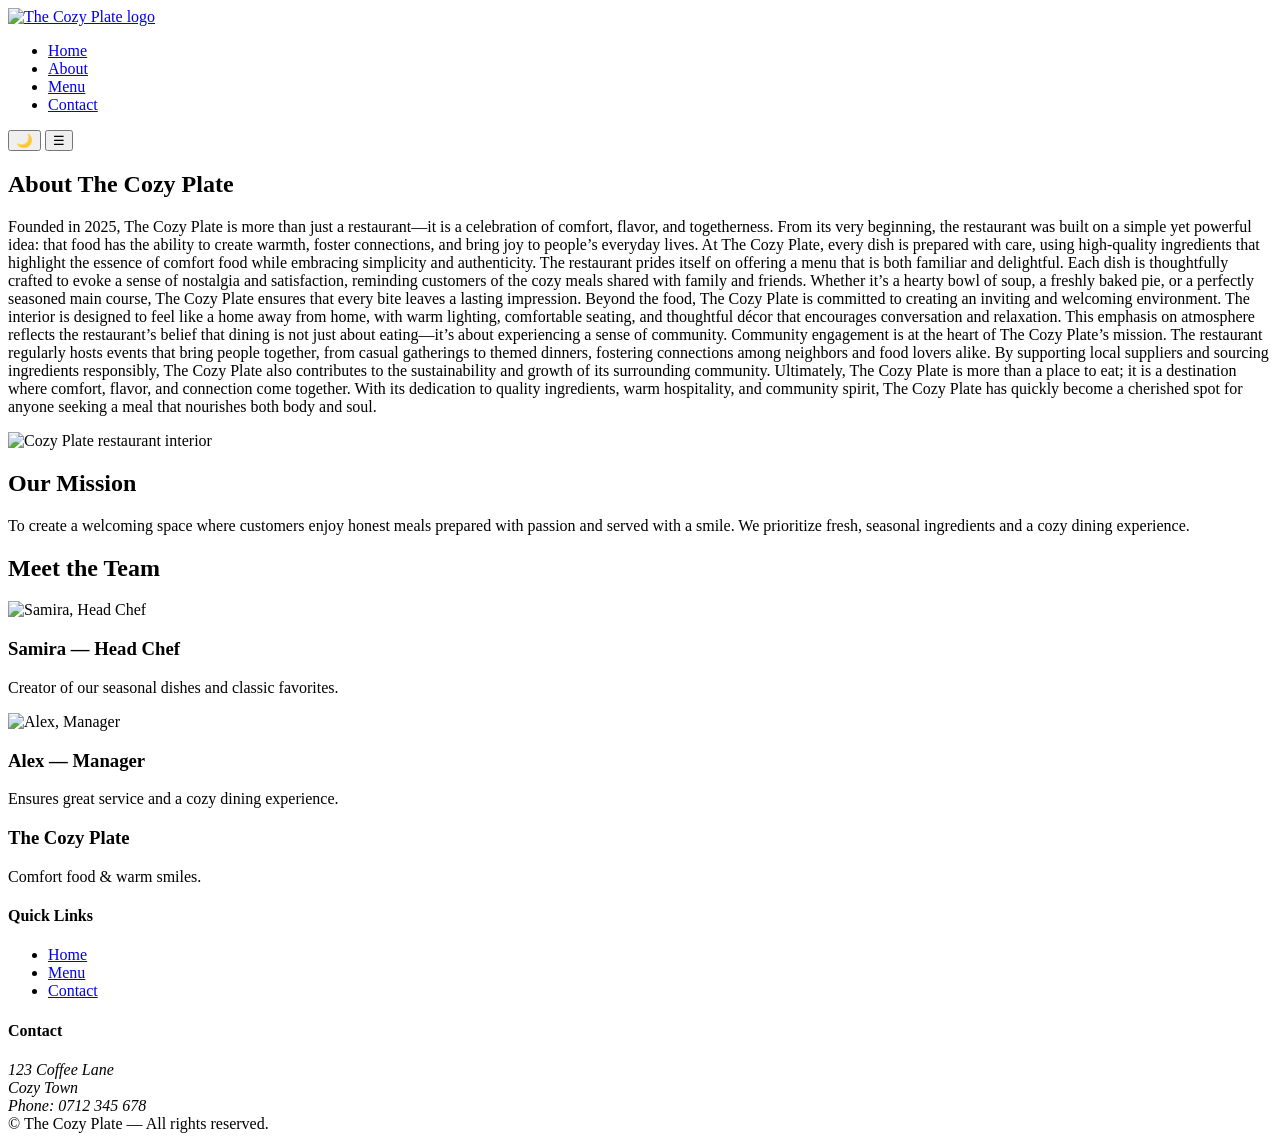
==== about.html @ 81505d91 "Add files via upload" ====
<!doctype html>
<html lang="en">
<head>
  <meta charset="utf-8" />
  <meta name="viewport" content="width=device-width, initial-scale=1" />
  <title>About — The Cozy Plate</title>
  <link rel="stylesheet" href="css/style.css" />
  <meta name="description" content="Learn about The Cozy Plate, our mission, and meet the team behind your favorite comfort food." />
</head>

<body>
  <!-- Header -->
  <header class="site-header">
    <div class="container header-inner">
      <a href="index.html" class="logo">
        <img src="images/The Cozy Plate logo.jpg" alt="The Cozy Plate logo" />
      </a>

      <nav class="main-nav" aria-label="Main navigation">
        <ul>
          <li><a href="index.html">Home</a></li>
          <li><a href="about.html" aria-current="page">About</a></li>
          <li><a href="services.html">Menu</a></li>
          <li><a href="contact.html">Contact</a></li>
        </ul>
      </nav>

      <div class="controls">
        <button id="themeToggle" class="btn small" aria-label="Toggle dark/light theme">🌙</button>
        <button id="menuToggle" class="btn small menu-btn" aria-label="Toggle navigation menu" aria-expanded="false">☰</button>
      </div>
    </div>
  </header>

  <!-- Main Content -->
  <main class="container">
    <!-- About Hero Section -->
    <section class="about-hero" aria-labelledby="aboutHeroTitle">
      <h1 id="aboutHeroTitle">About The Cozy Plate</h1>
      <p>
        Founded in 2025, The Cozy Plate is more than just a restaurant—it is a celebration of comfort, flavor, and togetherness. From its very beginning, the restaurant was built on a simple yet powerful idea: that food has the ability to create warmth, foster connections, and bring joy to people’s everyday lives. At The Cozy Plate, every dish is prepared with care, using high-quality ingredients that highlight the essence of comfort food while embracing simplicity and authenticity.

        The restaurant prides itself on offering a menu that is both familiar and delightful. Each dish is thoughtfully crafted to evoke a sense of nostalgia and satisfaction, reminding customers of the cozy meals shared with family and friends. Whether it’s a hearty bowl of soup, a freshly baked pie, or a perfectly seasoned main course, The Cozy Plate ensures that every bite leaves a lasting impression.

        Beyond the food, The Cozy Plate is committed to creating an inviting and welcoming environment. The interior is designed to feel like a home away from home, with warm lighting, comfortable seating, and thoughtful décor that encourages conversation and relaxation. This emphasis on atmosphere reflects the restaurant’s belief that dining is not just about eating—it’s about experiencing a sense of community.

        Community engagement is at the heart of The Cozy Plate’s mission. The restaurant regularly hosts events that bring people together, from casual gatherings to themed dinners, fostering connections among neighbors and food lovers alike. By supporting local suppliers and sourcing ingredients responsibly, The Cozy Plate also contributes to the sustainability and growth of its surrounding community.

        Ultimately, The Cozy Plate is more than a place to eat; it is a destination where comfort, flavor, and connection come together. With its dedication to quality ingredients, warm hospitality, and community spirit, The Cozy Plate has quickly become a cherished spot for anyone seeking a meal that nourishes both body and soul.
      </p>
      <img src="images/interior-of -the-restaurant.jpg" alt="Cozy Plate restaurant interior" class="hero-image"/>
    </section>

    <!-- Mission Section -->
    <section class="mission" aria-labelledby="missionTitle">
      <h2 id="missionTitle">Our Mission</h2>
      <p>
        To create a welcoming space where customers enjoy honest meals prepared with passion
        and served with a smile. We prioritize fresh, seasonal ingredients and a cozy dining experience.
      </p>
    </section>

    <!-- Team Section -->
    <section class="team" aria-labelledby="teamTitle">
      <h2 id="teamTitle">Meet the Team</h2>
      <div class="team-grid">
        <article class="team-card" aria-labelledby="team1Name">
          <img src="images/joseph chef.jpg" alt="Samira, Head Chef" />
          <h3 id="team1Name">Samira — Head Chef</h3>
          <p>Creator of our seasonal dishes and classic favorites.</p>
        </article>

        <article class="team-card" aria-labelledby="team2Name">
          <img src="images/alex.jpg" alt="Alex, Manager" />
          <h3 id="team2Name">Alex — Manager</h3>
          <p>Ensures great service and a cozy dining experience.</p>
        </article>
      </div>
    </section>
  </main>

  <!-- Footer -->
  <footer class="site-footer" aria-label="Footer">
    <div class="container footer-grid">
      <div>
        <h3>The Cozy Plate</h3>
        <p>Comfort food & warm smiles.</p>
      </div>

      <nav aria-label="Footer quick links">
        <h4>Quick Links</h4>
        <ul class="plain-list">
          <li><a href="index.html">Home</a></li>
          <li><a href="services.html">Menu</a></li>
          <li><a href="contact.html">Contact</a></li>
        </ul>
      </nav>

      <div>
        <h4>Contact</h4>
        <address>
          123 Coffee Lane<br />
          Cozy Town<br />
          Phone: 0712 345 678
        </address>
      </div>
    </div>

    <div class="container copyright">
      &copy; <span id="year"></span> The Cozy Plate — All rights reserved.
    </div>
  </footer>

  <script src="js/main.js" defer></script>
</body>
</html>
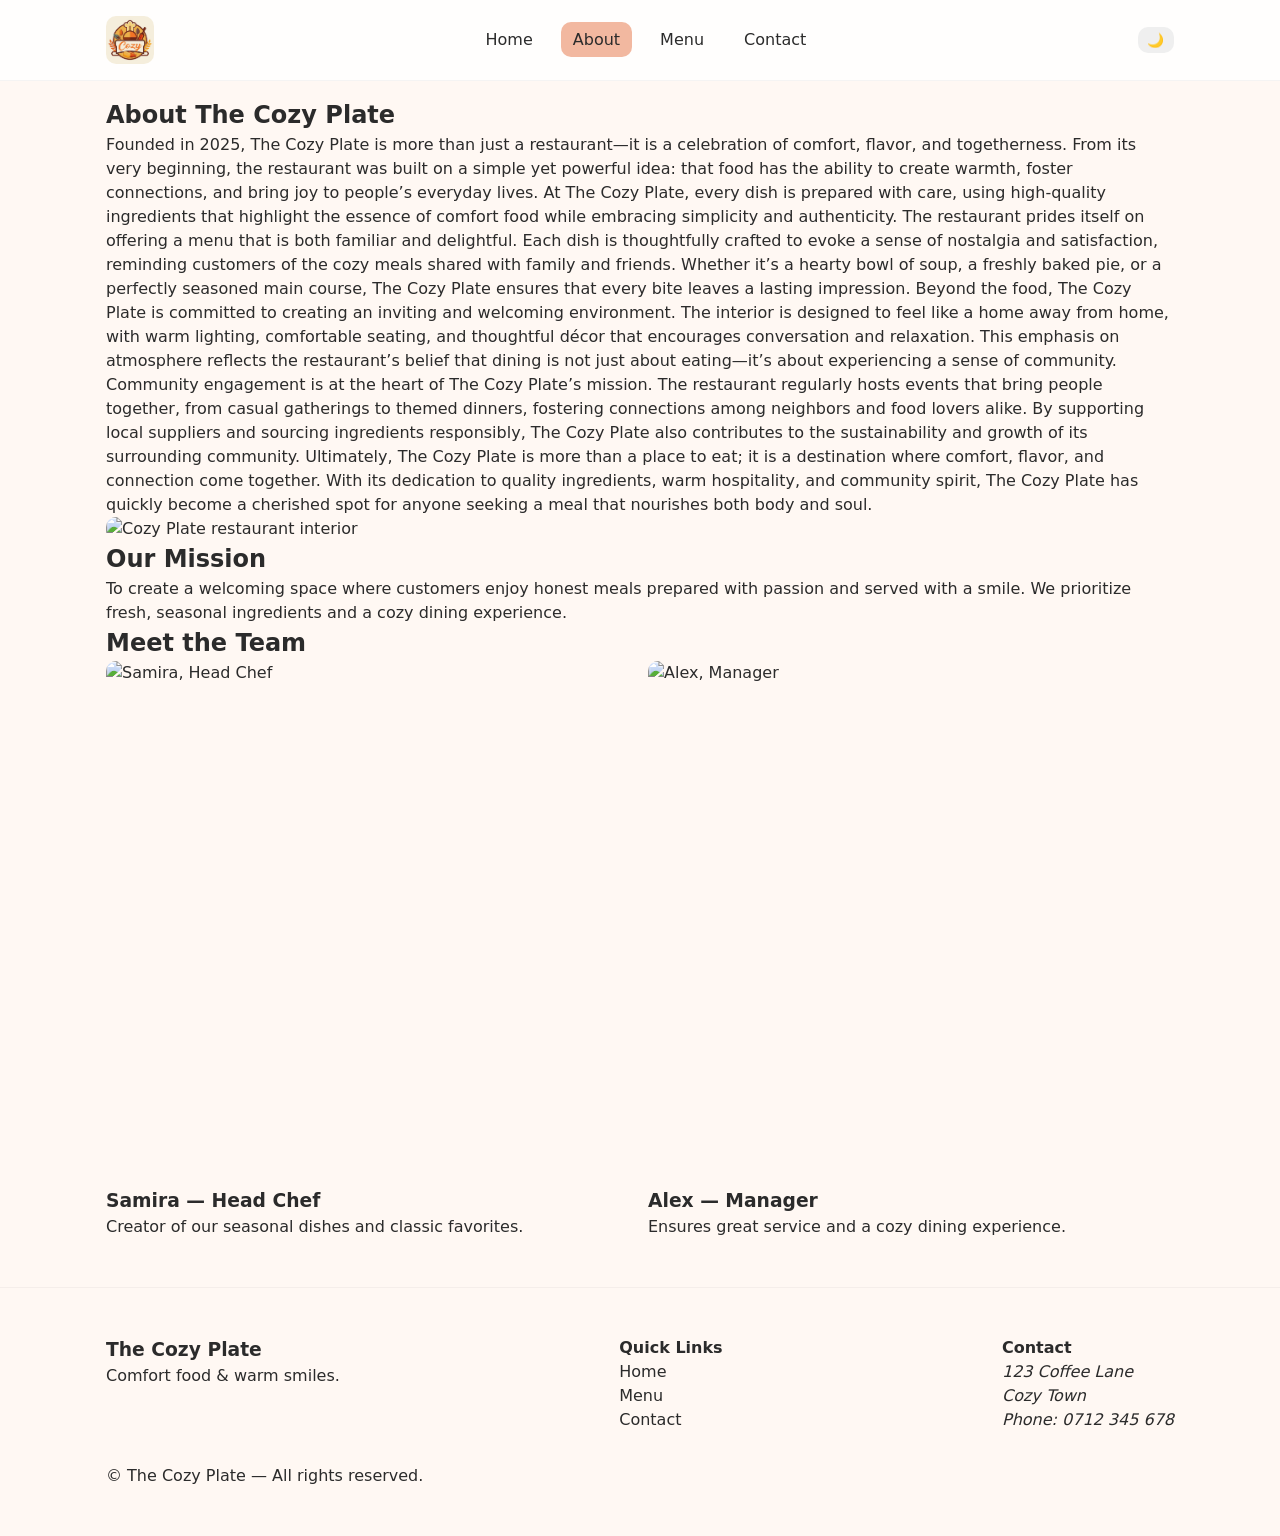
==== commit 98bd305e: "cc" ====
--- a/about.html
+++ b/about.html
@@ -4,7 +4,7 @@
   <meta charset="utf-8" />
   <meta name="viewport" content="width=device-width, initial-scale=1" />
   <title>About — The Cozy Plate</title>
-  <link rel="stylesheet" href="css/style.css" />
+  <link rel="stylesheet" href="style.css" />
   <meta name="description" content="Learn about The Cozy Plate, our mission, and meet the team behind your favorite comfort food." />
 </head>
 
@@ -13,7 +13,7 @@
   <header class="site-header">
     <div class="container header-inner">
       <a href="index.html" class="logo">
-        <img src="images/The Cozy Plate logo.jpg" alt="The Cozy Plate logo" />
+        <img src="The Cozy Plate logo.jpg" alt="The Cozy Plate logo" />
       </a>
 
       <nav class="main-nav" aria-label="Main navigation">
@@ -111,6 +111,7 @@
     </div>
   </footer>
 
-  <script src="js/main.js" defer></script>
+  <script src="main.js" defer></script>
 </body>
 </html>
+
--- a/style.css
+++ b/style.css
@@ -0,0 +1,374 @@
+/* ==============================
+   The Cozy Plate — 10/10 CSS
+   Fully responsive, accessible, dark mode ready
+   ============================== */
+
+/* ========== Variables & Theme ========== */
+:root {
+  --bg: #fff8f3;
+  --card: #ffffff;
+  --text: #2b2b2b;
+  --muted: #6c6c6c;
+  --accent: #d85a3f;
+  --accent-2: #f2b8a0;
+  --nav: #ffffffcc;
+
+  --radius: 10px;
+  --transition: 0.3s ease;
+}
+
+/* Dark mode theme */
+html.dark {
+  --bg: #0f1412;
+  --card: #121817;
+  --text: #e6efe9;
+  --muted: #9aa69c;
+  --accent: #ff8a65;
+  --accent-2: #ca9b8b;
+  --nav: #0f1417cc;
+}
+
+/* ========== Base ========== */
+* {
+  box-sizing: border-box;
+  margin: 0;
+  padding: 0;
+}
+
+body {
+  font-family: Inter, system-ui, -apple-system, 'Segoe UI', Roboto, Arial, sans-serif;
+  background-color: var(--bg);
+  color: var(--text);
+  line-height: 1.5;
+}
+
+img {
+  max-width: 100%;
+  display: block;
+  border-radius: var(--radius);
+}
+
+a {
+  text-decoration: none;
+  color: inherit;
+}
+
+.container {
+  max-width: 1100px;
+  margin: 0 auto;
+  padding: 1rem;
+}
+
+/* ========== Header ========== */
+.site-header {
+  position: sticky;
+  top: 0;
+  background: var(--nav);
+  backdrop-filter: blur(6px);
+  z-index: 50;
+  border-bottom: 1px solid rgba(0, 0, 0, 0.04);
+}
+
+.header-inner {
+  display: flex;
+  align-items: center;
+  justify-content: space-between;
+  gap: 1rem;
+}
+
+.logo img {
+  height: 48px;
+}
+
+.main-nav ul {
+  display: flex;
+  gap: 1rem;
+  list-style: none;
+}
+
+.main-nav a {
+  padding: 0.5rem 0.75rem;
+  border-radius: var(--radius);
+  transition: background var(--transition);
+}
+
+.main-nav a:hover,
+.main-nav a[aria-current] {
+  background: var(--accent-2);
+}
+
+.controls {
+  display: flex;
+  gap: 0.5rem;
+}
+
+.menu-btn {
+  display: none;
+  border-radius: var(--radius);
+}
+
+/* ========== Buttons ========== */
+.btn {
+  border: none;
+  cursor: pointer;
+  padding: 0.5rem 0.9rem;
+  border-radius: var(--radius);
+  transition: background var(--transition);
+}
+
+.btn.primary {
+  background: var(--accent);
+  color: #fff;
+}
+
+.btn.ghost {
+  background: transparent;
+  border: 1px solid rgba(0, 0, 0, 0.05);
+}
+
+.btn.small {
+  padding: 0.3rem 0.6rem;
+}
+
+/* ========== Hero ========== */
+.hero {
+  padding: 2rem 0;
+}
+
+.hero-grid {
+  display: grid;
+  grid-template-columns: 1fr minmax(280px, 1fr);
+  gap: 2rem;
+  align-items: center;
+}
+
+.hero-text h1 {
+  font-size: 2.2rem;
+}
+
+.accent {
+  color: var(--accent);
+}
+
+.hero-media img {
+  width: 100%;
+  border-radius: var(--radius);
+  box-shadow: 0 6px 20px rgba(0, 0, 0, 0.08);
+}
+
+.cta-row {
+  margin-top: 1rem;
+  display: flex;
+  gap: 0.5rem;
+  flex-wrap: wrap;
+}
+
+/* ========== Features ========== */
+.features {
+  display: grid;
+  grid-template-columns: repeat(auto-fit, minmax(240px, 1fr));
+  gap: 1rem;
+  margin-top: 2rem;
+}
+
+.feature-card {
+  background: var(--card);
+  padding: 1rem;
+  border-radius: var(--radius);
+  box-shadow: 0 4px 14px rgba(0, 0, 0, 0.04);
+}
+
+/* ========== Carousel ========== */
+.carousel {
+  margin-top: 2rem;
+}
+
+.carousel-frame {
+  position: relative;
+  overflow: hidden;
+}
+
+.carousel-slides {
+  display: flex;
+  transition: transform 0.5s ease;
+}
+
+.slide {
+  min-width: 100%;
+  padding: 1rem;
+}
+
+.slide-caption {
+  padding: 0.5rem 0;
+  font-weight: 600;
+  color: var(--accent);
+}
+
+.carousel-btn {
+  position: absolute;
+  top: 50%;
+  transform: translateY(-50%);
+  background: rgba(255, 255, 255, 0.9);
+  border-radius: 50%;
+  width: 44px;
+  height: 44px;
+  border: none;
+  font-size: 22px;
+  cursor: pointer;
+}
+
+.carousel-btn.prev {
+  left: 8px;
+}
+
+.carousel-btn.next {
+  right: 8px;
+}
+
+/* ========== Menu ========== */
+.menu-grid .grid {
+  display: grid;
+  grid-template-columns: repeat(auto-fit, minmax(240px, 1fr));
+  gap: 1rem;
+}
+
+.menu-card {
+  background: var(--card);
+  padding: 1rem;
+  border-radius: var(--radius);
+}
+
+.menu-card img {
+  border-radius: var(--radius);
+}
+
+.price {
+  font-weight: 700;
+  color: var(--accent);
+}
+
+/* ========== Team ========== */
+.team-grid {
+  display: grid;
+  grid-template-columns: repeat(auto-fit, minmax(200px, 1fr));
+  gap: 1rem;
+}
+
+.team-card img {
+  width: 100%;
+  height: auto;
+  aspect-ratio: 1/1;
+  object-fit: cover;
+}
+
+/* ========== Contact ========== */
+.contact-grid {
+  display: grid;
+  grid-template-columns: 1fr minmax(280px, 1fr);
+  gap: 2rem;
+}
+
+.contact-form {
+  display: flex;
+  flex-direction: column;
+  gap: 0.6rem;
+}
+
+.contact-form input,
+.contact-form textarea {
+  padding: 0.6rem;
+  border-radius: var(--radius);
+  border: 1px solid rgba(0, 0, 0, 0.08);
+  width: 100%;
+  font-family: inherit;
+}
+
+.muted {
+  color: var(--muted);
+}
+
+.small {
+  font-size: 0.85rem;
+}
+
+/* ========== Footer ========== */
+.site-footer {
+  border-top: 1px solid rgba(0, 0, 0, 0.04);
+  padding: 2rem 0;
+  margin-top: 2rem;
+}
+
+.footer-grid {
+  display: flex;
+  flex-wrap: wrap;
+  gap: 2rem;
+  justify-content: space-between;
+}
+
+.plain-list {
+  list-style: none;
+  padding: 0;
+  margin: 0;
+}
+
+/* ========== Responsive ========== */
+@media (max-width: 900px) {
+  .hero-grid {
+    grid-template-columns: 1fr;
+  }
+
+  .features {
+    grid-template-columns: 1fr;
+  }
+
+  .contact-grid {
+    grid-template-columns: 1fr;
+  }
+}
+
+@media (max-width: 700px) {
+  .main-nav {
+    display: none;
+  }
+
+  .menu-btn {
+    display: inline-block;
+  }
+
+  .menu-btn[aria-expanded="true"] + .main-nav {
+    display: block;
+    position: absolute;
+    left: 0;
+    right: 0;
+    top: 64px;
+    background: var(--nav);
+    padding: 1rem;
+  }
+
+  .main-nav ul {
+    flex-direction: column;
+    gap: 0;
+  }
+
+  .main-nav a {
+    display: block;
+    padding: 0.6rem 0;
+  }
+
+  .hero-text h1 {
+    font-size: 1.6rem;
+  }
+}
+
+/* ========== Accessibility ========== */
+a:focus,
+button:focus,
+input:focus,
+textarea:focus {
+  outline: 3px solid rgba(216, 90, 63, 0.35);
+  outline-offset: 2px;
+}
+
+.hidden {
+  display: none;
+}
